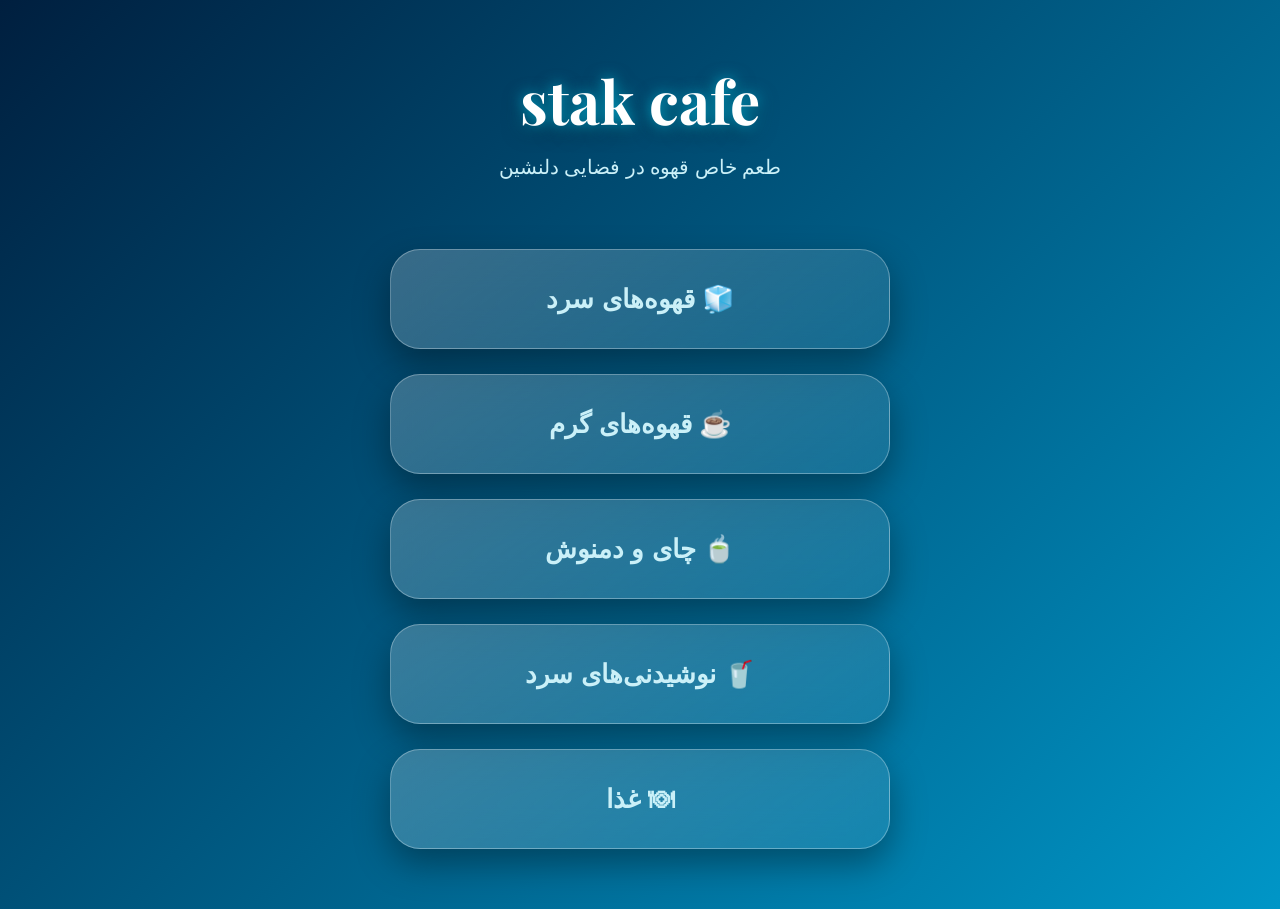
==== index.html @ 7a82d8ec "Add files via upload" ====
<!DOCTYPE html>
<html lang="fa" dir="rtl">
<head>
<meta charset="UTF-8">
<meta name="viewport" content="width=device-width, initial-scale=1.0">
<meta name="viewport" content="width=device-width, initial-scale=1.0">

<link href="https://fonts.googleapis.com/css2?family=Vazirmatn:wght@400;700&family=Playfair+Display:wght@600&display=swap" rel="stylesheet">

<link rel="stylesheet" href="style.css">
<title>stak cafe</title>
</head>

<body>

<header>
    <h1>stak cafe</h1>
    <p>طعم خاص قهوه در فضایی دلنشین</p>
</header>


<section class="menu">

<a href="cold-drinks.html" class="card">
    <h2>🧊 قهوه‌های سرد</h2>
</a>


<a href="hot-coffee.html" class="card">
    <h2>☕ قهوه‌های گرم</h2>
</a>


<a href="tea.html" class="card">
    <h2>🍵 چای و دمنوش</h2>
</a>


<a href="cold-drinks.html" class="card">
    <h2>🥤 نوشیدنی‌های سرد</h2>
</a>


<a href="food.html" class="card">
    <h2>🍽 غذا</h2>
</a>


</section>

</body>
</html>
---- style.css ----
* {
    box-sizing:border-box;
    margin:0;
    padding:0;
    font-family:'Cairo',sans-serif;
}


html {
    width:100%;
    overflow-x:hidden;
}


body {

    width:100%;
    min-height:100vh;

    background:
    linear-gradient(135deg,#001f3f,#0096c7);

    color:white;

    overflow-x:hidden;

    animation:pageShow 1s ease;

}



@keyframes pageShow {

    from {
        opacity:0;
    }

    to {
        opacity:1;
    }

}



/* هدر */

header {

    text-align:center;

    padding:60px 20px 40px;

}


header h1 {

    font-family:'Playfair Display',serif;

    font-size:60px;

    color:white;

    text-shadow:
    0 0 15px #00b4d8,
    0 5px 20px rgba(0,0,0,.5);

}



header p {

    margin-top:15px;

    font-size:20px;

    color:#caf0f8;

}



/* منوی اصلی */

.menu {

    width:90%;

    max-width:500px;

    margin:auto;

    display:flex;

    flex-direction:column;

    gap:25px;

    padding:30px 0 60px;

}



/* زیر منوها */

.products {

    width:90%;

    max-width:1200px;

    margin:auto;

    display:grid;

    grid-template-columns:repeat(3,1fr);

    gap:20px;

    padding:30px 0 60px;

}



/* کارت ها */

.card,
.product {

    position:relative;

    overflow:hidden;

    background:
    linear-gradient(
    145deg,
    rgba(255,255,255,.22),
    rgba(255,255,255,.08)
    );


    backdrop-filter:blur(18px);


    border:1px solid rgba(255,255,255,.3);


    border-radius:30px;


    padding:25px 15px;


    min-height:220px;


    display:flex;

    flex-direction:column;

    justify-content:center;

    align-items:center;


    text-align:center;


    color:white;


    text-decoration:none;


    box-shadow:

    0 15px 35px rgba(0,0,0,.35);


    transition:.4s;

}



.card:hover,
.product:hover {

    transform:
    translateY(-10px)
    scale(1.04);


    background:
    rgba(255,255,255,.28);

}



/* منوی اصلی */

.card {

    min-height:100px;

}


.card h2 {

    color:#caf0f8;

    font-size:26px;

}



/* استیکر وسط */

.sticker {

    width:85px;

    height:85px;


    border-radius:50%;


    background:

    linear-gradient(
    135deg,
    #00b4d8,
    #023e8a
    );


    display:flex;


    justify-content:center;


    align-items:center;


    font-size:38px;


    margin-bottom:15px;


    border:4px solid #caf0f8;


    box-shadow:

    0 10px 25px rgba(0,0,0,.4);

}



/* اسم محصول */

.product h3 {

    color:#e0fbfc;

    font-size:23px;

    margin-bottom:15px;

}



/* قیمت */

.product span {

    background:

    linear-gradient(
    135deg,
    #00b4d8,
    #023e8a
    );


    padding:10px 25px;


    border-radius:50px;


    font-weight:bold;


    color:white;

}



/* دکمه برگشت */

.back {

    display:block;

    width:160px;


    margin:20px auto 50px;


    padding:14px;


    text-align:center;


    border-radius:40px;


    background:#023e8a;


    color:white;


    text-decoration:none;

}



/* موبایل */

@media(max-width:768px){


    header {

        padding:40px 15px 25px;

    }


    header h1 {

        font-size:38px;

    }


    header p {

        font-size:16px;

    }



    .menu {

        width:90%;

        gap:18px;

    }



    .products {

        width:92%;

        grid-template-columns:repeat(2,1fr);

        gap:15px;

    }



    .product {

        min-height:190px;

        padding:20px 10px;

    }



    .sticker {

        width:70px;

        height:70px;

        font-size:30px;

    }



    .product h3 {

        font-size:17px;

    }



    .product span {

        font-size:14px;

        padding:8px 18px;

    }


}



/* گوشی کوچک */

@media(max-width:380px){


    header h1 {

        font-size:32px;

    }


    .products {

        grid-template-columns:repeat(2,1fr);

    }


    .card h2 {

        font-size:18px;

    }


}
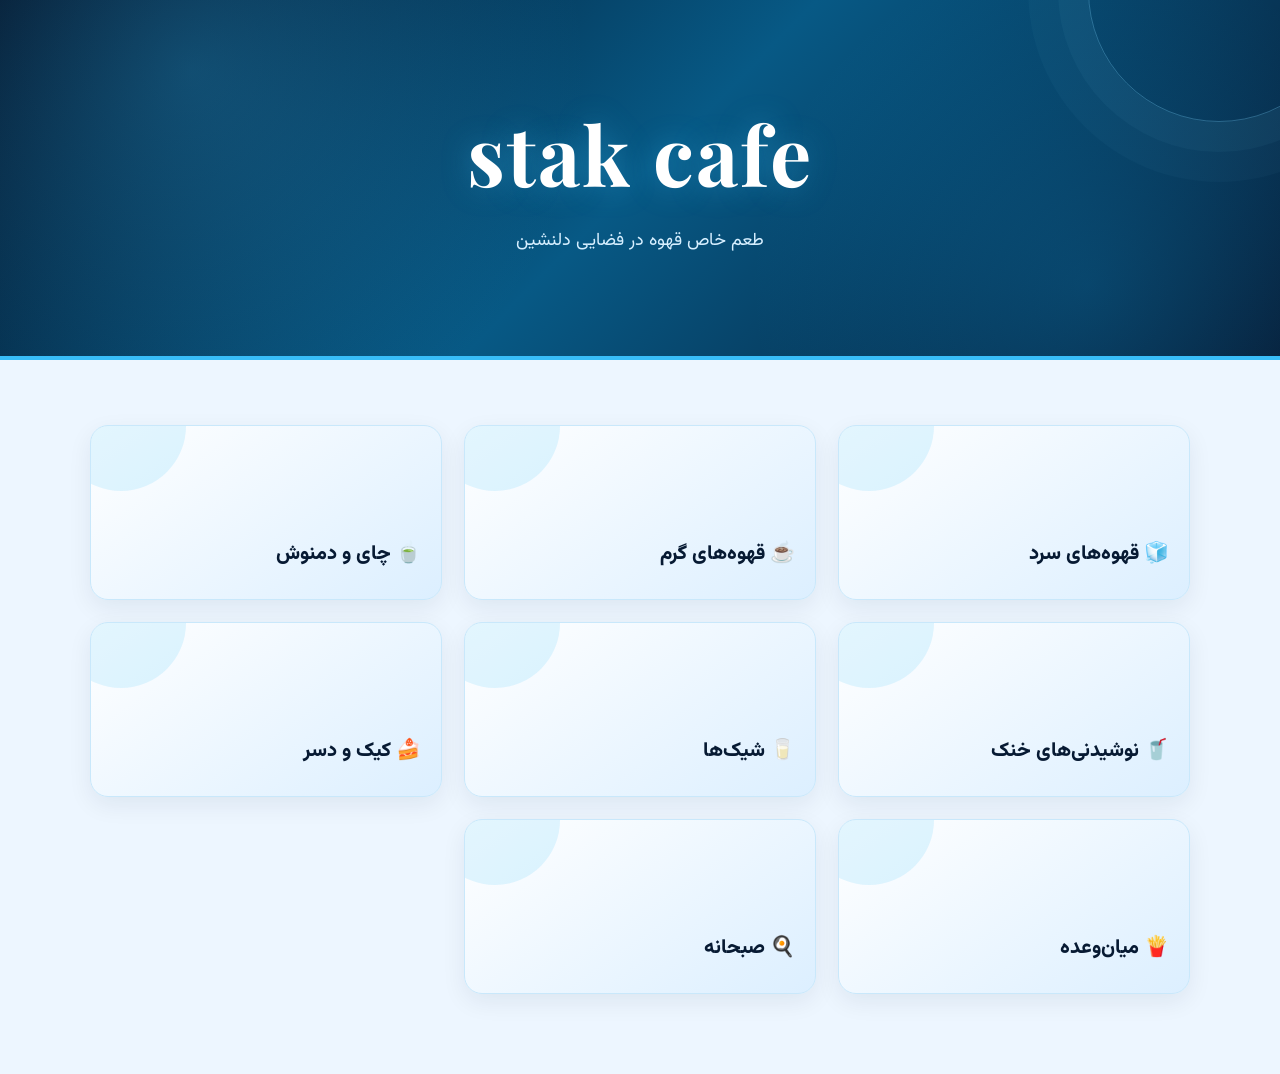
==== commit 888f56d4: "Add files via upload" ====
--- a/index.html
+++ b/index.html
@@ -1,14 +1,18 @@
+
 <!DOCTYPE html>
 <html lang="fa" dir="rtl">
 <head>
-<meta charset="UTF-8">
-<meta name="viewport" content="width=device-width, initial-scale=1.0">
-<meta name="viewport" content="width=device-width, initial-scale=1.0">
+    <meta charset="UTF-8">
+    <meta name="viewport" content="width=device-width, initial-scale=1.0">
 
-<link href="https://fonts.googleapis.com/css2?family=Vazirmatn:wght@400;700&family=Playfair+Display:wght@600&display=swap" rel="stylesheet">
+    <title>Stak Cafe | منوی کافه</title>
 
-<link rel="stylesheet" href="style.css">
-<title>stak cafe</title>
+    <link rel="preconnect" href="https://fonts.googleapis.com">
+    <link rel="preconnect" href="https://fonts.gstatic.com" crossorigin>
+
+    <link href="https://fonts.googleapis.com/css2?family=Vazirmatn:wght@400;500;700;800&family=Playfair+Display:wght@600&display=swap" rel="stylesheet">
+
+    <link rel="stylesheet" href="style.css">
 </head>
 
 <body>
@@ -18,36 +22,46 @@
     <p>طعم خاص قهوه در فضایی دلنشین</p>
 </header>
 
+<main>
+    <section class="menu">
 
-<section class="menu">
+        <a href="khonak.html" class="card">
+            <h2>🧊 قهوه‌های سرد</h2>
+        </a>
 
-<a href="cold-drinks.html" class="card">
-    <h2>🧊 قهوه‌های سرد</h2>
-</a>
+        <a href="hot-coffee.html" class="card">
+            <h2>☕ قهوه‌های گرم</h2>
+        </a>
 
+        <a href="tea.html" class="card">
+            <h2>🍵 چای و دمنوش</h2>
+        </a>
 
-<a href="hot-coffee.html" class="card">
-    <h2>☕ قهوه‌های گرم</h2>
-</a>
+        <a href="cold-drinks.html" class="card">
+            <h2>🥤 نوشیدنی‌های خنک</h2>
+        </a>
 
+        <a href="sheyk.html" class="card">
+            <h2>🥛 شیک‌ها</h2>
+        </a>
 
-<a href="tea.html" class="card">
-    <h2>🍵 چای و دمنوش</h2>
-</a>
+        <a href="deser.html" class="card">
+            <h2>🍰 کیک و دسر</h2>
+        </a>
 
+        <a href="mianvade.html" class="card">
+            <h2>🍟 میان‌وعده</h2>
+        </a>
 
-<a href="cold-drinks.html" class="card">
-    <h2>🥤 نوشیدنی‌های سرد</h2>
-</a>
+        <a href="sobhaneh.html" class="card">
+            <h2>🍳 صبحانه</h2>
+        </a>
 
+  
 
-<a href="food.html" class="card">
-    <h2>🍽 غذا</h2>
-</a>
+    </section>
+</main>
 
-
-</section>
 
 </body>
 </html>
-
--- a/style.css
+++ b/style.css
@@ -1,467 +1,921 @@
-* {
-    box-sizing:border-box;
-    margin:0;
-    padding:0;
-    font-family:'Cairo',sans-serif;
-}
-
-
-html {
-    width:100%;
-    overflow-x:hidden;
-}
-
-
-body {
-
-    width:100%;
-    min-height:100vh;
+
+/* =========================================
+   HOT DRINKS - PREMIUM CAFE DESIGN
+   مخصوص hot-drinks.html
+========================================= */
+
+/* فونت فارسی */
+@import url('https://fonts.googleapis.com/css2?family=Vazirmatn:wght@300;400;500;600;700;800;900&display=swap');
+
+.hd-page,
+.hd-page *,
+.hd-page *::before,
+.hd-page *::after {
+    box-sizing: border-box;
+}
+
+.hd-page {
+    --hd-dark: #071a33;
+    --hd-blue: #075985;
+    --hd-cyan: #38bdf8;
+    --hd-light: #bae6fd;
+    --hd-bg: #edf6ff;
+    --hd-muted: #657b95;
+
+    margin: 0;
+    width: 100%;
+    min-height: 100vh;
+    overflow-x: hidden;
+    background: var(--hd-bg);
+    color: var(--hd-dark);
+    font-family: 'Vazirmatn', Tahoma, sans-serif;
+    line-height: 1.9;
+    animation: hd-page-show .8s ease both;
+}
+
+.hd-page img {
+    display: block;
+    max-width: 100%;
+}
+
+.hd-page a {
+    -webkit-tap-highlight-color: transparent;
+}
+
+.hd-page h1,
+.hd-page h2,
+.hd-page h3,
+.hd-page p,
+.hd-page a,
+.hd-page span {
+    font-family: 'Vazirmatn', Tahoma, sans-serif;
+}
+
+@keyframes hd-page-show {
+    from { opacity: 0; }
+    to { opacity: 1; }
+}
+
+/* =========================================
+   هدر اصلی
+========================================= */
+
+.hd-page .hd-hero {
+    position: relative;
+    isolation: isolate;
+    min-height: 460px;
+    overflow: hidden;
+    color: #fff;
 
     background:
-    linear-gradient(135deg,#001f3f,#0096c7);
-
-    color:white;
-
-    overflow-x:hidden;
-
-    animation:pageShow 1s ease;
-
-}
-
-
-
-@keyframes pageShow {
-
+        linear-gradient(
+            115deg,
+            rgba(3, 17, 42, .93),
+            rgba(3, 73, 125, .73)
+        ),
+        url("images/coffee-banner.jpg") center / cover no-repeat;
+
+    border-bottom: 4px solid var(--hd-cyan);
+}
+
+/* نورهای متحرک پس‌زمینه */
+.hd-page .hd-hero::before,
+.hd-page .hd-hero::after {
+    content: "";
+    position: absolute;
+    z-index: -1;
+    border-radius: 50%;
+    pointer-events: none;
+    filter: blur(65px);
+}
+
+.hd-page .hd-hero::before {
+    width: 300px;
+    height: 300px;
+    top: 70px;
+    right: -100px;
+    background: rgba(56, 189, 248, .22);
+    animation: hd-orb-float 7s ease-in-out infinite alternate;
+}
+
+.hd-page .hd-hero::after {
+    width: 260px;
+    height: 260px;
+    left: -90px;
+    bottom: -100px;
+    background: rgba(14, 165, 233, .2);
+    animation: hd-orb-float 9s ease-in-out infinite alternate-reverse;
+}
+
+@keyframes hd-orb-float {
+    from { transform: translate(0, 0) scale(.9); }
+    to { transform: translate(25px, -20px) scale(1.15); }
+}
+
+/* =========================================
+   نوار بالا و لوگو
+========================================= */
+
+.hd-page .hd-navbar {
+    position: relative;
+    z-index: 2;
+    width: 100%;
+    max-width: 1200px;
+    margin: 0 auto;
+    padding: 20px 25px;
+
+    display: flex;
+    align-items: center;
+    justify-content: space-between;
+    gap: 15px;
+}
+
+.hd-page .hd-logo {
+    display: inline-block;
+    color: #fff;
+    text-decoration: none;
+    font-family: Arial, sans-serif;
+    font-size: 32px;
+    font-weight: 900;
+    letter-spacing: 2px;
+
+    background: linear-gradient(
+        110deg,
+        #fff 0%,
+        #9beaff 20%,
+        #fff 38%,
+        #38bdf8 52%,
+        #fff 68%,
+        #bceeff 82%,
+        #fff 100%
+    );
+
+    background-size: 250% auto;
+    background-clip: text;
+    -webkit-background-clip: text;
+    -webkit-text-fill-color: transparent;
+    filter: drop-shadow(0 0 8px rgba(73, 216, 255, .4));
+    animation: hd-logo-shine 4s linear infinite;
+}
+
+.hd-page .hd-logo span {
+    -webkit-text-fill-color: #49d8ff;
+    color: #49d8ff;
+}
+
+.hd-page .hd-home-link {
+    display: inline-block;
+    padding: 8px 20px;
+    border: 1px solid rgba(125, 211, 252, .7);
+    border-radius: 30px;
+    color: #fff;
+    text-decoration: none;
+    font-size: 14px;
+    transition: .3s ease;
+}
+
+.hd-page .hd-home-link:hover {
+    background: var(--hd-cyan);
+    color: var(--hd-dark);
+    transform: translateY(-3px);
+    box-shadow: 0 5px 20px rgba(56, 189, 248, .3);
+}
+
+/* =========================================
+   عنوان اصلی؛ بزرگ، براق و وسط‌چین
+========================================= */
+
+.hd-page .hd-hero-content {
+    position: relative;
+    z-index: 1;
+    width: 100%;
+    max-width: 1200px;
+    margin: 0 auto;
+    padding: 45px 25px 65px;
+
+    display: flex;
+    flex-direction: column;
+    align-items: center;
+    text-align: center;
+}
+
+.hd-page .hd-eyebrow {
+    display: inline-block;
+    margin-bottom: 12px;
+    color: #7dd3fc;
+    font-family: Arial, sans-serif;
+    font-size: 12px;
+    letter-spacing: 4px;
+    direction: ltr;
+    text-shadow: 0 0 15px rgba(56, 189, 248, .6);
+}
+
+/* عنوان قهوه‌های گرم */
+.hd-page .hd-hero-content h1 {
+    position: relative;
+    isolation: isolate;
+    display: block;
+    width: fit-content;
+    max-width: 100%;
+    margin: 8px 0 20px;
+    padding: 8px 15px;
+
+    font-family: 'Vazirmatn', Tahoma, sans-serif;
+    font-size: clamp(46px, 7vw, 78px);
+    font-weight: 900;
+    line-height: 1.65;
+    text-align: center;
+
+    background: linear-gradient(
+        110deg,
+        #fff 0%,
+        #bceeff 16%,
+        #fff 30%,
+        #49d8ff 45%,
+        #fff 58%,
+        #a5e9ff 75%,
+        #fff 88%,
+        #38bdf8 100%
+    );
+
+    background-size: 300% auto;
+    background-clip: text;
+    -webkit-background-clip: text;
+    -webkit-text-fill-color: transparent;
+
+    filter: drop-shadow(0 0 13px rgba(73, 216, 255, .45));
+
+    animation:
+        hd-logo-shine 4s linear infinite,
+        hd-title-enter .9s ease both;
+}
+
+/* هاله نور پشت عنوان */
+.hd-page .hd-hero-content h1::before {
+    content: "";
+    position: absolute;
+    z-index: -1;
+    inset: 10px -25px;
+    border-radius: 50%;
+    background: rgba(56, 189, 248, .25);
+    filter: blur(30px);
+    pointer-events: none;
+    animation: hd-halo-pulse 3s ease-in-out infinite alternate;
+}
+
+/* خط نورانی زیر عنوان */
+.hd-page .hd-hero-content h1::after {
+    content: "";
+    display: block;
+    width: 72%;
+    height: 3px;
+    margin: 4px auto 0;
+    border-radius: 50%;
+
+    background: linear-gradient(
+        90deg,
+        transparent,
+        #38bdf8,
+        #fff,
+        #38bdf8,
+        transparent
+    );
+
+    box-shadow: 0 0 15px #38bdf8;
+    animation: hd-line-pulse 2s ease-in-out infinite alternate;
+}
+
+@keyframes hd-logo-shine {
+    from { background-position: 200% center; }
+    to { background-position: -50% center; }
+}
+
+@keyframes hd-title-enter {
     from {
-        opacity:0;
-    }
-
+        opacity: 0;
+        transform: translateY(18px) scale(.96);
+    }
     to {
-        opacity:1;
-    }
-
-}
-
-
-
-/* هدر */
-
-header {
-
-    text-align:center;
-
-    padding:60px 20px 40px;
-
-}
-
-
-header h1 {
-
-    font-family:'Playfair Display',serif;
-
-    font-size:60px;
-
-    color:white;
-
-    text-shadow:
-    0 0 15px #00b4d8,
-    0 5px 20px rgba(0,0,0,.5);
-
-}
-
-
-
-header p {
-
-    margin-top:15px;
-
-    font-size:20px;
-
-    color:#caf0f8;
-
-}
-
-
-
-/* منوی اصلی */
-
-.menu {
-
-    width:90%;
-
-    max-width:500px;
-
-    margin:auto;
-
-    display:flex;
-
-    flex-direction:column;
-
-    gap:25px;
-
-    padding:30px 0 60px;
-
-}
-
-
-
-/* زیر منوها */
-
-.products {
-
-    width:90%;
-
-    max-width:1200px;
-
-    margin:auto;
-
-    display:grid;
-
-    grid-template-columns:repeat(3,1fr);
-
-    gap:20px;
-
-    padding:30px 0 60px;
-
-}
-
-
-
-/* کارت ها */
-
-.card,
-.product {
-
-    position:relative;
-
-    overflow:hidden;
-
+        opacity: 1;
+        transform: translateY(0) scale(1);
+    }
+}
+
+@keyframes hd-halo-pulse {
+    from { opacity: .4; transform: scale(.94); }
+    to { opacity: .9; transform: scale(1.05); }
+}
+
+@keyframes hd-line-pulse {
+    from { opacity: .5; transform: scaleX(.75); }
+    to { opacity: 1; transform: scaleX(1); }
+}
+
+/* متن زیر عنوان */
+.hd-page .hd-hero-content p {
+    max-width: 650px;
+    margin: 8px auto;
+    color: #e0f5ff;
+    font-size: clamp(15px, 2vw, 19px);
+    font-weight: 400;
+    text-align: center;
+}
+
+/* دکمه مشاهده منو */
+.hd-page .hd-hero-btn {
+    display: inline-flex;
+    align-items: center;
+    justify-content: center;
+    margin-top: 24px;
+    padding: 12px 32px;
+
+    border: 1px solid rgba(255, 255, 255, .35);
+    border-radius: 35px;
+    background: linear-gradient(135deg, #38bdf8, #60a5fa);
+    color: #071a33;
+    font-size: 15px;
+    font-weight: 800;
+    text-decoration: none;
+
+    box-shadow: 0 7px 25px rgba(56, 189, 248, .28);
+    transition: .3s ease;
+}
+
+.hd-page .hd-hero-btn:hover {
+    background: #fff;
+    transform: translateY(-4px);
+    box-shadow: 0 10px 32px rgba(56, 189, 248, .5);
+}
+
+/* =========================================
+   بخش منو
+========================================= */
+
+.hd-page .hd-main {
+    width: 100%;
+    max-width: 1240px;
+    margin: 0 auto;
+    padding: 60px 25px 35px;
+}
+
+.hd-page .hd-heading {
+    margin: 0 auto 38px;
+    text-align: center;
+}
+
+.hd-page .hd-heading > span {
+    display: inline-block;
+    padding: 5px 17px;
+    border-radius: 30px;
+    background: #d7f1ff;
+    color: #0369a1;
+    font-size: 14px;
+    font-weight: 800;
+}
+
+.hd-page .hd-heading h2 {
+    margin: 12px 0 6px;
+    color: #0b2545;
+    font-size: clamp(23px, 3.5vw, 35px);
+    font-weight: 800;
+    line-height: 1.8;
+}
+
+.hd-page .hd-heading p {
+    margin: 0;
+    color: var(--hd-muted);
+    font-size: 14px;
+}
+
+/* =========================================
+   کارت محصولات
+========================================= */
+
+.hd-page .hd-products {
+    width: 100%;
+    display: grid;
+    grid-template-columns: repeat(3, minmax(0, 1fr));
+    gap: 25px;
+    padding: 10px 0 35px;
+}
+
+.hd-page .hd-product {
+    position: relative;
+    min-width: 0;
+    overflow: hidden;
+
+    display: flex;
+    flex-direction: column;
+    align-items: stretch;
+
+    padding: 0;
+    text-align: right;
+    background: #fff;
+    color: #0b2545;
+
+    border: 1px solid #d9eafb;
+    border-radius: 20px;
+
+    box-shadow: 0 7px 25px rgba(16, 64, 110, .08);
+
+    transition:
+        transform .35s ease,
+        box-shadow .35s ease,
+        border-color .35s ease;
+}
+
+.hd-page .hd-product:hover {
+    transform: translateY(-8px);
+    border-color: #7dd3fc;
+    box-shadow: 0 18px 38px rgba(14, 116, 184, .18);
+}
+
+/* عکس محصولات */
+.hd-page .hd-product-image {
+    position: relative;
+    width: 100%;
+    height: 245px;
+    overflow: hidden;
+    background: #dbeafe;
+}
+
+.hd-page .hd-product-image img {
+    display: block;
+    width: 100%;
+    height: 100%;
+    object-fit: cover;
+    transition: transform .6s ease, filter .4s ease;
+}
+
+.hd-page .hd-product:hover .hd-product-image img {
+    transform: scale(1.08);
+    filter: saturate(1.08);
+}
+
+/* شماره محصولات */
+.hd-page .hd-tag {
+    position: absolute;
+    top: 12px;
+    right: 12px;
+    padding: 4px 12px;
+    border: 1px solid rgba(125, 211, 252, .5);
+    border-radius: 25px;
+    background: rgba(7, 26, 51, .88);
+    color: #7dd3fc;
+    font-family: Arial, sans-serif;
+    font-size: 12px;
+    direction: ltr;
+    box-shadow: 0 4px 12px rgba(0, 0, 0, .15);
+}
+
+/* اطلاعات محصول */
+.hd-page .hd-product-info {
+    flex: 1;
+    padding: 17px 18px 20px;
+}
+
+.hd-page .hd-product-info h3 {
+    margin: 0;
+    color: #123b68;
+    font-size: 19px;
+    font-weight: 800;
+    line-height: 1.9;
+}
+
+.hd-page .hd-product-info p {
+    margin: 5px 0 0;
+    color: #657b95;
+    font-size: 13px;
+    line-height: 2;
+}
+
+.hd-page .hd-product-footer {
+    margin-top: 15px;
+    padding-top: 12px;
+    border-top: 1px solid #e1edf9;
+}
+
+.hd-page .hd-price {
+    display: inline-block;
+    color: #0284c7;
+    font-size: 16px;
+    font-weight: 900;
+}
+
+.hd-page .hd-price small {
+    color: #647d99;
+    font-size: 11px;
+    font-weight: 500;
+}
+
+/* =========================================
+   دکمه بازگشت
+========================================= */
+
+.hd-page .hd-back-wrapper {
+    padding: 35px 0 30px;
+    text-align: center;
+}
+
+.hd-page .hd-back-btn {
+    display: inline-flex;
+    align-items: center;
+    justify-content: center;
+    padding: 12px 30px;
+    border-radius: 35px;
+    background: linear-gradient(135deg, #075985, #0284c7);
+    color: #fff;
+    font-size: 14px;
+    font-weight: 700;
+    text-decoration: none;
+    box-shadow: 0 7px 20px rgba(2, 132, 199, .2);
+    transition: .3s ease;
+}
+
+.hd-page .hd-back-btn:hover {
+    background: #38bdf8;
+    color: #071a33;
+    transform: translateY(-3px);
+}
+
+/* =========================================
+   فوتر
+========================================= */
+
+.hd-page .hd-footer {
+    padding: 22px 15px;
+    background: #071a33;
+    color: #bae6fd;
+    text-align: center;
+    font-size: 13px;
+    border-top: 3px solid #0284c7;
+}
+
+.hd-page .hd-footer p {
+    margin: 0;
+}
+
+/* =========================================
+   تبلت
+========================================= */
+
+@media (max-width: 900px) {
+    .hd-page .hd-products {
+        grid-template-columns: repeat(2, minmax(0, 1fr));
+        gap: 18px;
+    }
+
+    .hd-page .hd-product-image {
+        height: 220px;
+    }
+}
+
+/* =========================================
+   موبایل
+========================================= */
+
+@media (max-width: 520px) {
+    .hd-page .hd-hero {
+        min-height: 370px;
+    }
+
+    .hd-page .hd-navbar {
+        padding: 15px;
+    }
+
+    .hd-page .hd-logo {
+        font-size: 27px;
+    }
+
+    .hd-page .hd-home-link {
+        padding: 7px 13px;
+        font-size: 12px;
+    }
+
+    .hd-page .hd-hero-content {
+        padding: 38px 14px 48px;
+    }
+
+    .hd-page .hd-eyebrow {
+        font-size: 10px;
+        letter-spacing: 3px;
+    }
+
+    .hd-page .hd-hero-content h1 {
+        font-size: clamp(35px, 9vw, 48px);
+        margin: 10px 0 17px;
+        padding: 6px 3px;
+    }
+
+    .hd-page .hd-hero-content p {
+        font-size: 14px;
+    }
+
+    .hd-page .hd-hero-btn {
+        padding: 10px 25px;
+        font-size: 13px;
+    }
+
+    .hd-page .hd-main {
+        padding: 40px 12px 22px;
+    }
+
+    .hd-page .hd-heading {
+        margin-bottom: 25px;
+    }
+
+    .hd-page .hd-heading h2 {
+        font-size: 22px;
+    }
+
+    .hd-page .hd-heading p {
+        font-size: 12px;
+    }
+
+    .hd-page .hd-products {
+        grid-template-columns: repeat(2, minmax(0, 1fr));
+        gap: 12px;
+    }
+
+    .hd-page .hd-product {
+        border-radius: 14px;
+    }
+
+    .hd-page .hd-product-image {
+        height: 150px;
+    }
+
+    .hd-page .hd-product-info {
+        padding: 11px 10px 13px;
+    }
+
+    .hd-page .hd-product-info h3 {
+        font-size: 14px;
+        line-height: 1.9;
+    }
+
+    .hd-page .hd-product-info p {
+        font-size: 11px;
+        line-height: 1.9;
+    }
+
+    .hd-page .hd-product-footer {
+        margin-top: 9px;
+        padding-top: 8px;
+    }
+
+    .hd-page .hd-price {
+        font-size: 12px;
+    }
+
+    .hd-page .hd-price small {
+        font-size: 10px;
+    }
+
+    .hd-page .hd-tag {
+        top: 7px;
+        right: 7px;
+        padding: 2px 8px;
+        font-size: 10px;
+    }
+}
+
+/* گوشی کوچک */
+@media (max-width: 380px) {
+    .hd-page .hd-hero-content h1 {
+        font-size: 33px;
+    }
+
+    .hd-page .hd-product-image {
+        height: 125px;
+    }
+
+    .hd-page .hd-product-info {
+        padding: 9px 8px 11px;
+    }
+
+    .hd-page .hd-product-info h3 {
+        font-size: 13px;
+    }
+
+    .hd-page .hd-price {
+        font-size: 11px;
+    }
+}
+
+/* کاهش انیمیشن برای دسترس‌پذیری */
+@media (prefers-reduced-motion: reduce) {
+    .hd-page,
+    .hd-page *,
+    .hd-page *::before,
+    .hd-page *::after {
+        animation-duration: .01ms !important;
+        animation-iteration-count: 1 !important;
+        transition-duration: .01ms !important;
+    }
+}
+
+/* =========================================
+   STAK CAFE - HOME PAGE
+   طراحی صفحه اصلی هماهنگ با منوها
+========================================= */
+
+body:not(.hd-page) {
+    --home-dark: #071a33;
+    --home-blue: #075985;
+    --home-cyan: #38bdf8;
+    --home-light: #edf6ff;
+
+    margin: 0;
+    min-height: 100vh;
+    overflow-x: hidden;
+    background: var(--home-light);
+    color: var(--home-dark);
+    font-family: 'Vazirmatn', Tahoma, sans-serif;
+}
+
+body:not(.hd-page) * {
+    box-sizing: border-box;
+}
+
+body:not(.hd-page) header {
+    position: relative;
+    isolation: isolate;
+    overflow: hidden;
+    min-height: 360px;
+    padding: 75px 20px;
+    display: flex;
+    flex-direction: column;
+    align-items: center;
+    justify-content: center;
+    text-align: center;
+    color: #fff;
     background:
-    linear-gradient(
-    145deg,
-    rgba(255,255,255,.22),
-    rgba(255,255,255,.08)
-    );
-
-
-    backdrop-filter:blur(18px);
-
-
-    border:1px solid rgba(255,255,255,.3);
-
-
-    border-radius:30px;
-
-
-    padding:25px 15px;
-
-
-    min-height:220px;
-
-
-    display:flex;
-
-    flex-direction:column;
-
-    justify-content:center;
-
-    align-items:center;
-
-
-    text-align:center;
-
-
-    color:white;
-
-
-    text-decoration:none;
-
-
+        radial-gradient(circle at 15% 20%,
+            rgba(56,189,248,.25), transparent 35%),
+        radial-gradient(circle at 85% 80%,
+            rgba(14,165,233,.2), transparent 30%),
+        linear-gradient(135deg, #031126, #075985, #071a33);
+    border-bottom: 4px solid var(--home-cyan);
+}
+
+body:not(.hd-page) header::before {
+    content: "";
+    position: absolute;
+    z-index: -1;
+    width: 260px;
+    height: 260px;
+    top: -140px;
+    right: -70px;
+    border: 1px solid rgba(125,211,252,.3);
+    border-radius: 50%;
     box-shadow:
-
-    0 15px 35px rgba(0,0,0,.35);
-
-
-    transition:.4s;
-
-}
-
-
-
-.card:hover,
-.product:hover {
-
-    transform:
-    translateY(-10px)
-    scale(1.04);
-
-
-    background:
-    rgba(255,255,255,.28);
-
-}
-
-
-
-/* منوی اصلی */
-
-.card {
-
-    min-height:100px;
-
-}
-
-
-.card h2 {
-
-    color:#caf0f8;
-
-    font-size:26px;
-
-}
-
-
-
-/* استیکر وسط */
-
-.sticker {
-
-    width:85px;
-
-    height:85px;
-
-
-    border-radius:50%;
-
-
-    background:
-
-    linear-gradient(
-    135deg,
-    #00b4d8,
-    #023e8a
-    );
-
-
-    display:flex;
-
-
-    justify-content:center;
-
-
-    align-items:center;
-
-
-    font-size:38px;
-
-
-    margin-bottom:15px;
-
-
-    border:4px solid #caf0f8;
-
-
-    box-shadow:
-
-    0 10px 25px rgba(0,0,0,.4);
-
-}
-
-
-
-/* اسم محصول */
-
-.product h3 {
-
-    color:#e0fbfc;
-
-    font-size:23px;
-
-    margin-bottom:15px;
-
-}
-
-
-
-/* قیمت */
-
-.product span {
-
-    background:
-
-    linear-gradient(
-    135deg,
-    #00b4d8,
-    #023e8a
-    );
-
-
-    padding:10px 25px;
-
-
-    border-radius:50px;
-
-
-    font-weight:bold;
-
-
-    color:white;
-
-}
-
-
-
-/* دکمه برگشت */
-
-.back {
-
-    display:block;
-
-    width:160px;
-
-
-    margin:20px auto 50px;
-
-
-    padding:14px;
-
-
-    text-align:center;
-
-
-    border-radius:40px;
-
-
-    background:#023e8a;
-
-
-    color:white;
-
-
-    text-decoration:none;
-
-}
-
-
-
-/* موبایل */
-
-@media(max-width:768px){
-
-
-    header {
-
-        padding:40px 15px 25px;
-
-    }
-
-
-    header h1 {
-
-        font-size:38px;
-
-    }
-
-
-    header p {
-
-        font-size:16px;
-
-    }
-
-
-
-    .menu {
-
-        width:90%;
-
-        gap:18px;
-
-    }
-
-
-
-    .products {
-
-        width:92%;
-
-        grid-template-columns:repeat(2,1fr);
-
-        gap:15px;
-
-    }
-
-
-
-    .product {
-
-        min-height:190px;
-
-        padding:20px 10px;
-
-    }
-
-
-
-    .sticker {
-
-        width:70px;
-
-        height:70px;
-
-        font-size:30px;
-
-    }
-
-
-
-    .product h3 {
-
-        font-size:17px;
-
-    }
-
-
-
-    .product span {
-
-        font-size:14px;
-
-        padding:8px 18px;
-
-    }
-
-
-}
-
-
-
-/* گوشی کوچک */
-
-@media(max-width:380px){
-
-
-    header h1 {
-
-        font-size:32px;
-
-    }
-
-
-    .products {
-
-        grid-template-columns:repeat(2,1fr);
-
-    }
-
-
-    .card h2 {
-
-        font-size:18px;
-
-    }
-
-
-}
-
-
+        0 0 0 30px rgba(125,211,252,.04),
+        0 0 0 60px rgba(125,211,252,.03);
+}
+
+body:not(.hd-page) header h1 {
+    margin: 0;
+    direction: ltr;
+    font-family: 'Playfair Display', serif;
+    font-size: clamp(48px, 8vw, 82px);
+    font-weight: 700;
+    letter-spacing: 2px;
+    color: #fff;
+    text-shadow: 0 0 30px rgba(56,189,248,.4);
+}
+
+body:not(.hd-page) header p {
+    margin: 15px 0 0;
+    color: #d6efff;
+    font-size: clamp(14px, 2vw, 18px);
+    line-height: 2;
+}
+
+body:not(.hd-page) .menu {
+    width: min(1100px, 90%);
+    margin: 0 auto;
+    padding: 65px 0 80px;
+    display: grid;
+    grid-template-columns: repeat(3, minmax(0, 1fr));
+    gap: 22px;
+}
+
+body:not(.hd-page) .card {
+    position: relative;
+    isolation: isolate;
+    min-height: 175px;
+    padding: 25px 20px;
+    overflow: hidden;
+    display: flex;
+    align-items: flex-end;
+    justify-content: flex-start;
+    border: 1px solid #c9e8fb;
+    border-radius: 18px;
+    background: linear-gradient(145deg, #fff, #dcefff);
+    color: var(--home-dark);
+    text-decoration: none;
+    box-shadow: 0 8px 25px rgba(7,26,51,.07);
+    transition: transform .3s ease, box-shadow .3s ease,
+                border-color .3s ease;
+}
+
+body:not(.hd-page) .card::before {
+    content: "";
+    position: absolute;
+    z-index: -1;
+    width: 130px;
+    height: 130px;
+    top: -65px;
+    left: -35px;
+    border-radius: 50%;
+    background: rgba(56,189,248,.14);
+    transition: transform .4s ease;
+}
+
+body:not(.hd-page) .card::after {
+    content: "";
+    position: absolute;
+    z-index: -1;
+    right: 0;
+    bottom: 0;
+    width: 100%;
+    height: 4px;
+    background: linear-gradient(90deg, #38bdf8, #075985);
+    transform: scaleX(0);
+    transform-origin: right;
+    transition: transform .3s ease;
+}
+
+body:not(.hd-page) .card:hover {
+    transform: translateY(-7px);
+    border-color: #38bdf8;
+    box-shadow: 0 18px 38px rgba(7,89,133,.15);
+}
+
+body:not(.hd-page) .card:hover::before {
+    transform: scale(1.5);
+}
+
+body:not(.hd-page) .card:hover::after {
+    transform: scaleX(1);
+}
+
+body:not(.hd-page) .card h2 {
+    margin: 0;
+    font-family: 'Vazirmatn', Tahoma, sans-serif;
+    font-size: clamp(16px, 2vw, 20px);
+    font-weight: 800;
+    line-height: 2;
+}
+
+/* واکنش‌گرا برای تبلت */
+@media (max-width: 800px) {
+    body:not(.hd-page) .menu {
+        grid-template-columns: repeat(2, minmax(0, 1fr));
+        gap: 16px;
+    }
+
+    body:not(.hd-page) header {
+        min-height: 320px;
+    }
+
+    body:not(.hd-page) .card {
+        min-height: 155px;
+    }
+}
+
+/* واکنش‌گرا برای موبایل */
+@media (max-width: 480px) {
+    body:not(.hd-page) header {
+        min-height: 290px;
+        padding: 55px 15px;
+    }
+
+    body:not(.hd-page) .menu {
+        width: 92%;
+        padding: 35px 0 50px;
+        gap: 12px;
+    }
+
+    body:not(.hd-page) .card {
+        min-height: 130px;
+        padding: 16px 12px;
+        border-radius: 13px;
+    }
+
+    body:not(.hd-page) .card h2 {
+        font-size: 14px;
+    }
+}
+
+@media (prefers-reduced-motion: reduce) {
+    body:not(.hd-page) *,
+    body:not(.hd-page) *::before,
+    body:not(.hd-page) *::after {
+        animation: none !important;
+        transition: none !important;
+    }
+}
+
+
